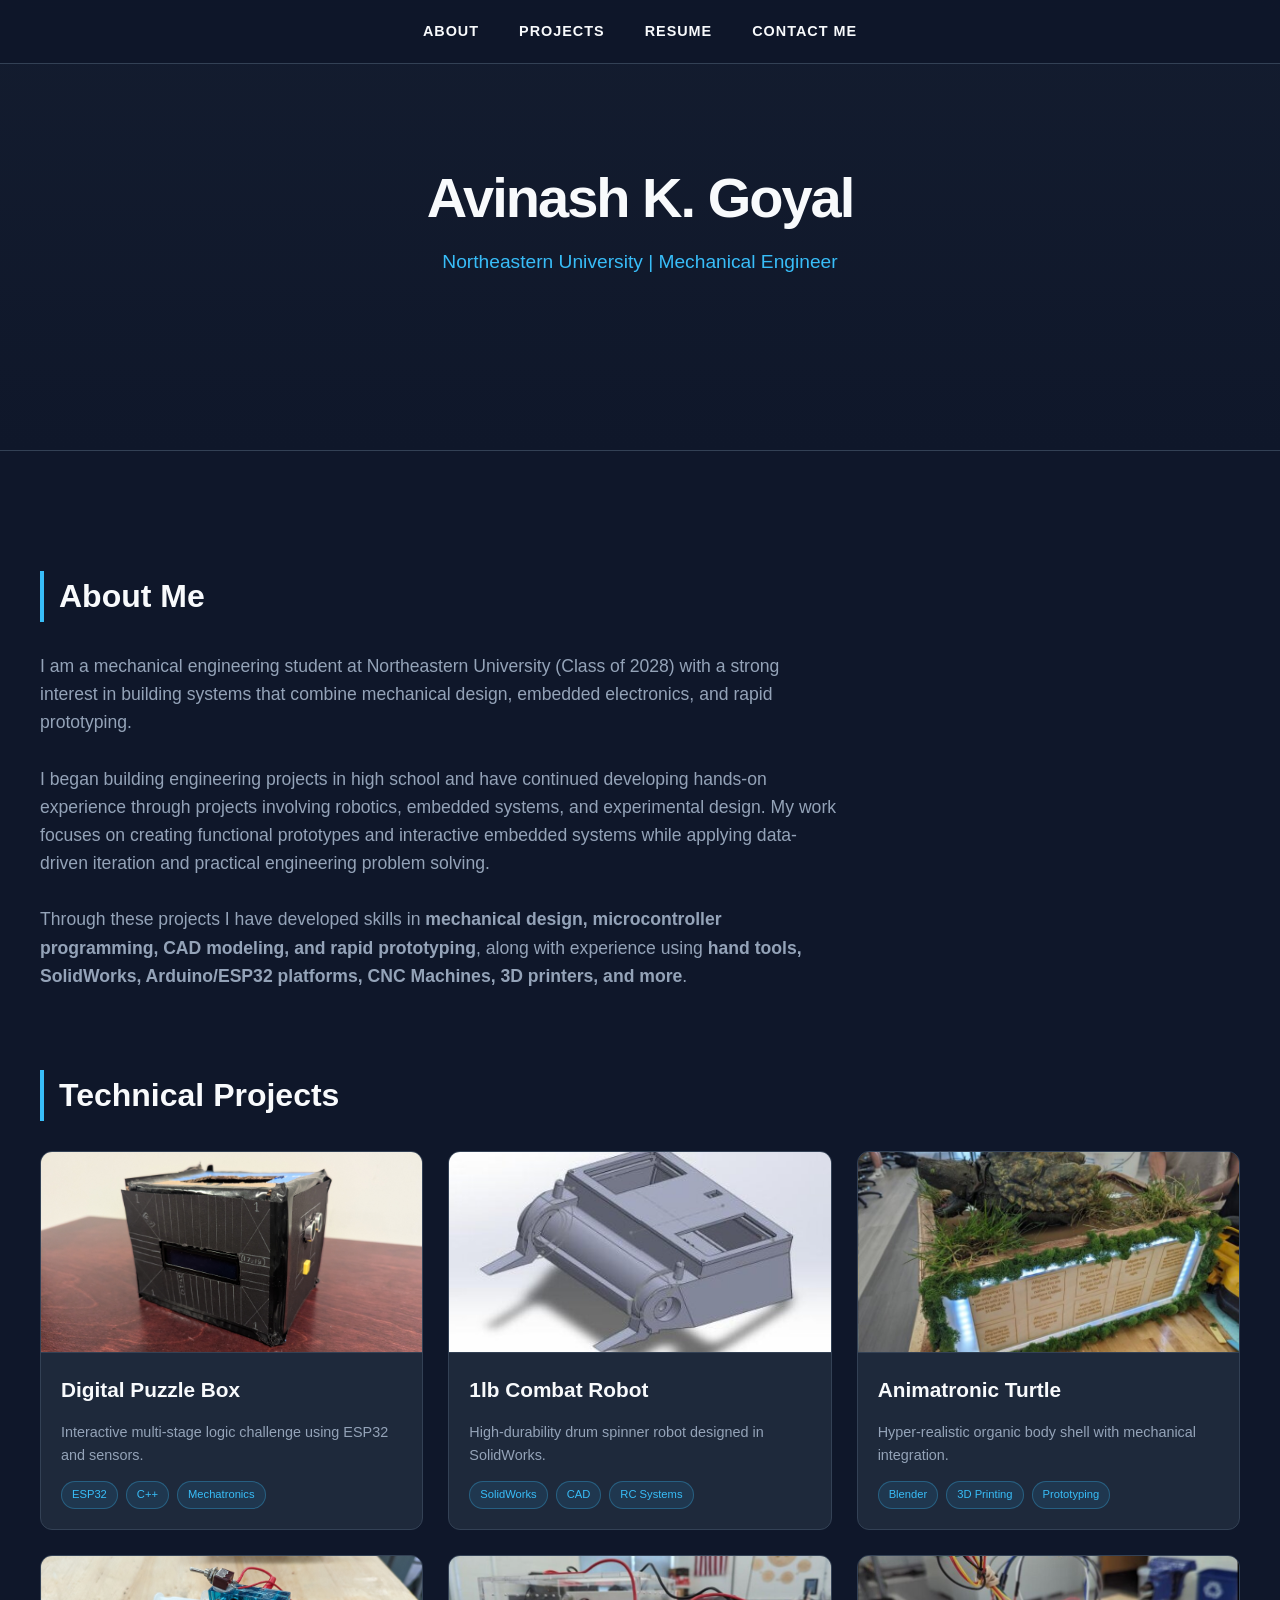
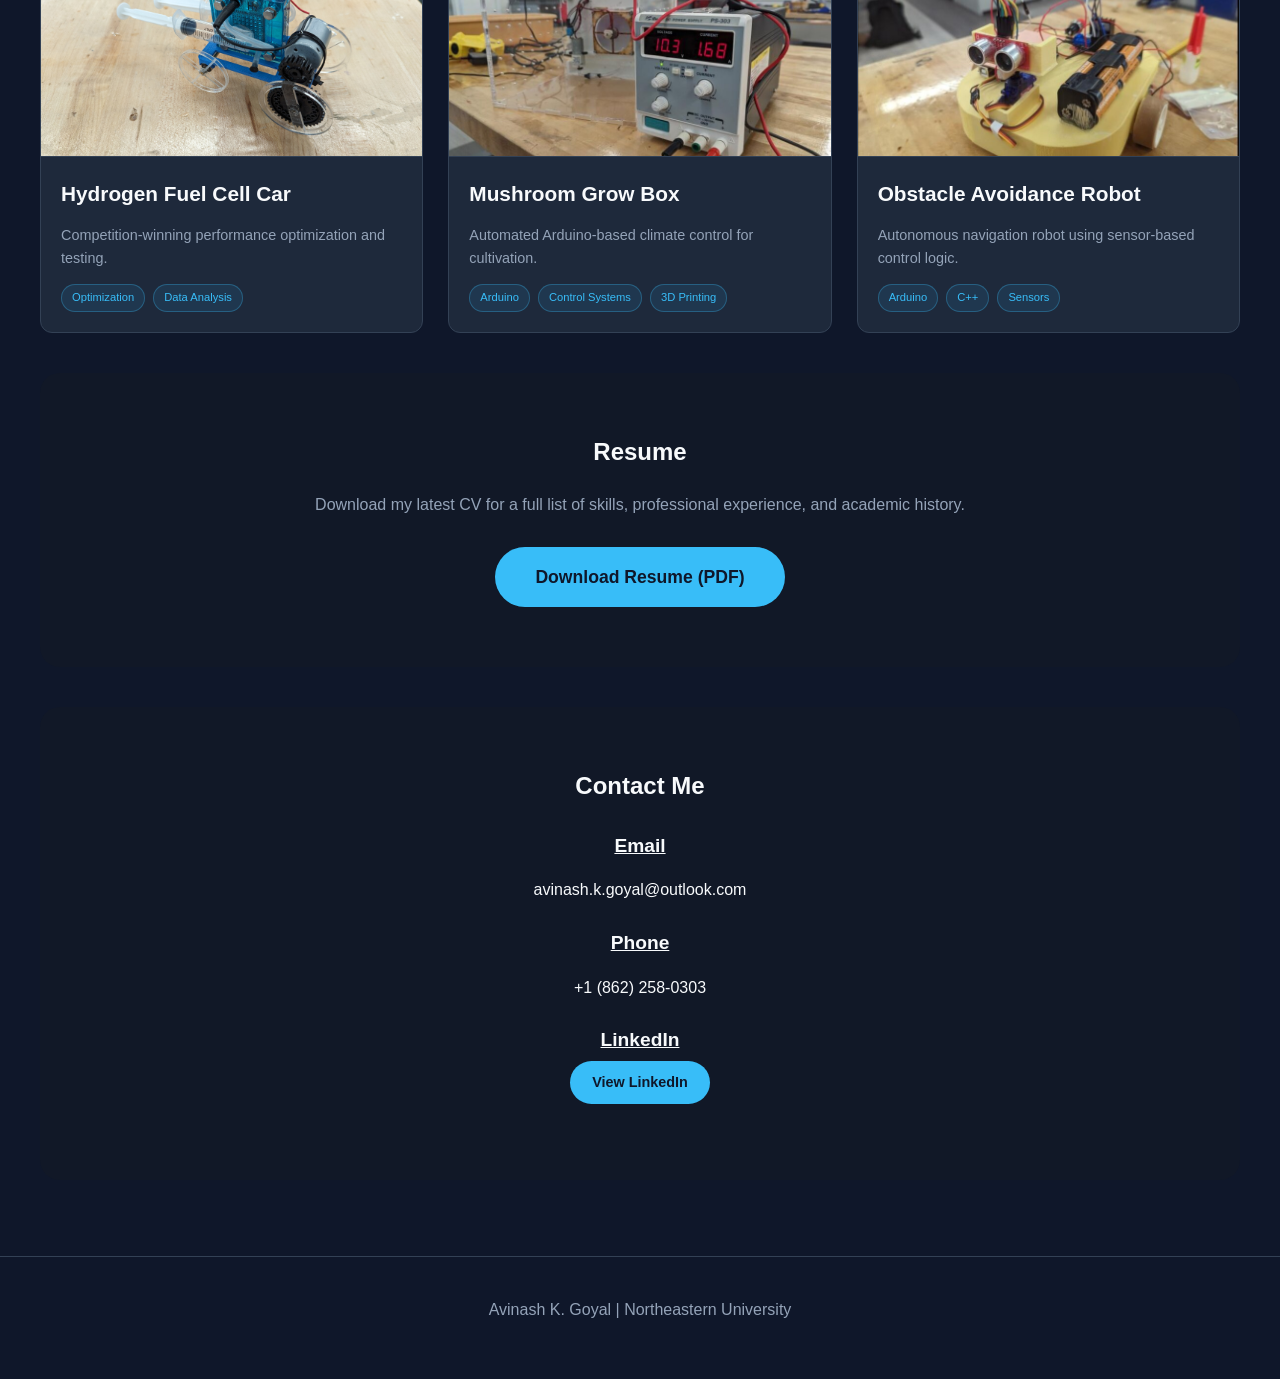
==== Portfolio/index.html @ 0cf48caa "Add files via upload Portfolio Ver. 1 Commit" ====
<!DOCTYPE html>
<html lang="en">
<head>
    <meta charset="UTF-8">
    <meta name="viewport" content="width=device-width, initial-scale=1.0">
    <title>Engineering Portfolio</title>
    <style>
        /* FAIL-PROOF EMBEDDED CSS */
        :root {
            --bg: #0f172a;
            --card: #1e293b;
            --accent: #38bdf8;
            --text: #f8fafc;
            --text-dim: #94a3b8;
        }

        html { scroll-behavior: smooth; }
        
        body {
            font-family: 'Segoe UI', Tahoma, Geneva, Verdana, sans-serif;
            background-color: var(--bg);
            color: var(--text);
            margin: 0;
            padding: 0;
            line-height: 1.6;
        }

        /* Nav Bar */
        nav {
            position: fixed;
            top: 0; width: 100%;
            background: rgba(15, 23, 42, 0.9);
            backdrop-filter: blur(10px);
            display: flex;
            justify-content: center;
            padding: 20px 0;
            z-index: 1000;
            border-bottom: 1px solid #334155;
        }

        nav a {
            color: var(--text);
            text-decoration: none;
            margin: 0 20px;
            font-weight: bold;
            font-size: 0.9rem;
            text-transform: uppercase;
            letter-spacing: 1px;
            transition: 0.3s;
        }

        nav a:hover { color: var(--accent); }

        /* Hero */
        header {
            height: 50vh;
            display: flex;
            flex-direction: column;
            justify-content: center;
            align-items: center;
            text-align: center;
            background: linear-gradient(rgba(15, 23, 42, 0.7), var(--bg)), #1e293b;
            border-bottom: 1px solid #334155;
        }

	/* Contact Header */
	.contact-title {
    	     font-size: 1.2rem;      
    	     font-weight: bold;
    	     text-decoration: underline;
    	     text-align: center;
    	     margin-top: 25px;
    	     margin-bottom: 5px;
    	     color: var(--text);
	}

        header h1 { font-size: 3.5rem; margin: 0; letter-spacing: -2px; }
        header p { color: var(--accent); font-size: 1.2rem; margin-top: 5px; font-weight: 300; }

        .container { max-width: 1200px; margin: 0 auto; padding: 60px 20px; }
	section {margin-top: 60px;}
        .section-title { font-size: 2rem; margin-bottom: 30px; border-left: 4px solid var(--accent); padding-left: 15px; }

        /* Project Grid */
        .project-grid {
            display: grid;
            grid-template-columns: repeat(auto-fit, minmax(320px, 1fr));
            gap: 25px;
        }

        .project-card {
            background: var(--card);
            border-radius: 12px;
            border: 1px solid #334155;
            overflow: hidden;
            cursor: pointer;
            transition: all 0.3s ease;
            display: flex;
            flex-direction: column;
        }

        .project-card:hover { 
            transform: translateY(-8px); 
            border-color: var(--accent);
            box-shadow: 0 10px 30px rgba(0,0,0,0.5);
        }

        /* Image Preview Area */
        .project-img {
            height: 200px;
            background-size: cover;
            background-position: center;
            background-color: #0f172a;
            border-bottom: 1px solid #334155;
        }

        .project-info { padding: 20px; }
        .project-info h3 { margin: 0 0 10px 0; color: var(--text); font-size: 1.3rem; }
        .project-info p { font-size: 0.9rem; color: var(--text-dim); margin-bottom: 15px; height: 45px; overflow: hidden; }

        .tags { display: flex; flex-wrap: wrap; gap: 8px; }
        .tags span {
            font-size: 0.7rem;
            background: rgba(56, 189, 248, 0.1);
            color: var(--accent);
            padding: 4px 10px;
            border-radius: 50px;
            border: 1px solid rgba(56, 189, 248, 0.3);
        }

        /* Resume Section */
        #resume { text-align: center; background: #111827; border-radius: 20px; margin-top: 40px; padding: 60px 20px; }
        .resume-btn {
            display: inline-block;
            background: var(--accent);
            color: #0f172a;
            padding: 16px 40px;
            border-radius: 50px;
            text-decoration: none;
            font-weight: bold;
            font-size: 1.1rem;
            transition: 0.3s;
        }
        .resume-btn:hover { transform: scale(1.05); background: #fff; }

	.contact-btn {
    	display: inline-block;
    	background: var(--accent);
    	color: #0f172a;
    	padding: 10px 22px;   /* smaller padding */
    	border-radius: 40px;
    	text-decoration: none;
    	font-weight: bold;
    	font-size: 0.9rem;    /* smaller text */
   	 transition: 0.3s;
	}

	.contact-btn:hover {
  	  transform: scale(1.05);
   	 background: #fff;
	}	

	/* Contact Me Section */
        #contact { text-align: center; background: #111827; border-radius: 20px; margin-top: 40px; padding: 60px 20px; }


        /* Pop-up Modal */
        .modal {
            display: none;
            position: fixed;
            z-index: 2000;
            top: 0; left: 0; width: 100%; height: 100%;
            background: rgba(0,0,0,0.95);
            overflow-y: auto;
            backdrop-filter: blur(8px);
        }

        .modal-content {
            background: var(--card);
            margin: 40px auto;
            padding: 40px;
            width: 90%;
            max-width: 900px;
            border-radius: 20px;
            position: relative;
            border: 1px solid var(--accent);
        }

        .close {
            position: absolute;
            top: 20px; right: 25px;
            font-size: 40px; cursor: pointer; color: var(--text-dim);
        }
        .close:hover { color: var(--accent); }

        #modalImages {
            display: grid;
            grid-template-columns: 1fr 1fr;
            gap: 15px;
            margin-top: 25px;
        }

        #modalImages img {
            width: 100%;
            border-radius: 10px;
            border: 1px solid #334155;
        }

        @media (max-width: 600px) {
            #modalImages { grid-template-columns: 1fr; }
            header h1 { font-size: 2.5rem; }
        }
    </style>
</head>
<body>

    <nav>
        <a href="#about">About</a>
        <a href="#projects">Projects</a>
        <a href="#resume">Resume</a>
	<a href="#contact">Contact Me</a>
    </nav>

    <header>
        <h1>Avinash K. Goyal</h1>
        <p>Northeastern University | Mechanical Engineer</p>
    </header>

    <div class="container">
        
        <!-- ABOUT ME -->
        <section id="about" style="margin-bottom: 80px;">
            <h2 class="section-title">About Me</h2>
            <p style="font-size: 1.1rem; max-width: 800px; color: var(--text-dim);">
                I am a mechanical engineering student at Northeastern University (Class of 2028) with a strong interest in building systems that combine mechanical design, embedded electronics, and rapid prototyping.<br><br>I began building engineering projects in high school and have continued developing hands-on experience through projects involving robotics, embedded systems, and experimental design. My work focuses on creating functional prototypes and interactive embedded systems while applying data-driven iteration and practical engineering problem solving.<br><br>Through these projects I have developed skills in <Strong>mechanical design, microcontroller programming, CAD modeling, and rapid prototyping</Strong>, along with experience using <Strong>hand tools, SolidWorks, Arduino/ESP32 platforms, CNC Machines, 3D printers, and more</Strong>.
            </p>
        </section>

        <!-- PROJECTS -->
        <section id="projects">
            <h2 class="section-title">Technical Projects</h2>
            <div class="project-grid">
                
                <!-- 1. Digital Puzzle Box -->
                <div class="project-card" onclick="openModal('Digital Puzzle Box', 'The Digital Puzzle Box is an interactive, multi-stage escape-room style puzzle system designed to combine embedded systems, physical interaction, and logical problem solving. The project integrates sensors, user input devices, and servo-driven mechanisms to create a sequential puzzle experience that must be solved step-by-step to progress.<br><br>The system was built around an ESP32 microcontroller controlling multiple input and output components including an LCD display, distance sensors, buttons, and a joystick interface. Each stage of the puzzle required users to interact with the hardware in different ways, triggering new challenges through programmed logic.<br><br>The embedded software was written in C++ using the Arduino IDE, implementing multiple puzzle types such as pattern recognition, binary decoding, timing challenges, and mathematical sequences.<br><br>The enclosure and interface components were designed to allow easy user interaction while maintaining modular electronics inside the box. Rapid prototyping techniques and low-cost materials were used to build a complete functional prototype in under two weeks.<br><br>The final system successfully demonstrated a full puzzle sequence from start to finish, showcasing how embedded electronics and mechanical actuation can create engaging interactive devices.', 'puzzle-preview.jpg,puzzle-1.jpg,puzzle-2.jpg')">
                    <div class="project-img" style="background-image: url('puzzle-preview.jpg');"></div>
                    <div class="project-info">
                        <h3>Digital Puzzle Box</h3>
                        <p>Interactive multi-stage logic challenge using ESP32 and sensors.</p>
                        <div class="tags"><span>ESP32</span> <span>C++</span> <span>Mechatronics</span></div>
                    </div>
                </div>

                <!-- 2. Combat Robot -->
                <div class="project-card" onclick="openModal('1lb Combat Robot', 'This project involved designing and building a 1-pound competitive combat robot optimized for durability, weapon performance, and survivability in combat robotics competitions.<br><br>The robot chassis was designed in SolidWorks with a low-profile architecture to maximize stability and ensure the robot could continue operating even if flipped over. The structure incorporated sloped armor surfaces and reinforced mounting points to improve resilience against impacts.<br><br>The front of the robot features low-clearance forks designed to gain control of opponents during engagement.<br><br>A two-tooth drum spinner weapon was engineered to maximize bite and energy transfer while staying within strict weight constraints. Iterative design was used to balance weapon mass, rotational speed, and structural strength.<br><br>Because combat robots operate under extreme conditions, special attention was given to weight distribution, structural robustness, component protection, and maintainability between matches.<br><br>The final design balanced offensive power and durability while meeting the strict weight and dimensional requirements of the competition class.', 'robot-preview.jpg,robot-1.jpg,robot-2.jpg')">
                    <div class="project-img" style="background-image: url('robot-preview.jpg');"></div>
                    <div class="project-info">
                        <h3>1lb Combat Robot</h3>
                        <p>High-durability drum spinner robot designed in SolidWorks.</p>
                        <div class="tags"><span>SolidWorks</span> <span>CAD</span> <span>RC Systems</span></div>
                    </div>
                </div>

                <!-- 3. Animatronic Turtle -->
                <div class="project-card" onclick="openModal('Animatronic Snapping Turtle', 'This project focused on creating a realistic full-scale animatronic snapping turtle, emphasizing lifelike appearance and compatibility with internal mechanical systems.<br><br>The outer body was modeled in Blender and fabricated using 3D printing techniques. Special attention was given to surface detail and geometry so the shell and skin textures resembled the organic form of a real snapping turtle.<br><br>The design had to integrate cleanly with the internal mechanical structure while maintaining realistic proportions and surface textures.<br><br>Multiple materials and fabrication techniques were explored to achieve realistic appearance and flexibility, including, flexible TPU printing, fabric layering, custom paint blending, and epoxy surface finishing. These methods allowed experimentation with different ways to replicate organic textures and motion.<br><br>The final animatronic shell achieved a convincing natural appearance while remaining compatible with the internal actuation system.', 'turtle-preview.jpg,turtle-1.jpg,turtle-2.jpg')">
                    <div class="project-img" style="background-image: url('turtle-preview.jpg');"></div>
                    <div class="project-info">
                        <h3>Animatronic Turtle</h3>
                        <p>Hyper-realistic organic body shell with mechanical integration.</p>
                        <div class="tags"><span>Blender</span> <span>3D Printing</span> <span>Prototyping</span></div>
                    </div>
                </div>

                <!-- 4. Hydrogen Fuel Cell Car -->
                <div class="project-card" onclick="openModal('Hydrogen Fuel Cell Car', 'This project involved designing and optimizing a hydrogen fuel cell powered model vehicle as part of a competitive engineering challenge.<br><br>The goal was to maximize vehicle performance while operating under strict competition constraints including a fixed power source and limited modification allowances.<br><br>A structured testing process was developed to analyze how design variables affected performance. Key factors studied included vehicle weight, gear ratios, wheel diameter, and mechanical efficiency. Timed experimental runs were conducted to isolate the effect of each variable.<br><br>Data from testing was used to guide design improvements and drivetrain configuration adjustments. These iterative changes improved the balance between torque and speed.<br><br>The final design achieved top performance in the competition and received the Best Engineered Car Award for its systematic design and optimization process.', 'car-preview.jpg,car-1.jpg,car-2.jpg')">
                    <div class="project-img" style="background-image: url('car-preview.jpg');"></div>
                    <div class="project-info">
                        <h3>Hydrogen Fuel Cell Car</h3>
                        <p>Competition-winning performance optimization and testing.</p>
                        <div class="tags"><span>Optimization</span> <span>Data Analysis</span></div>
                    </div>
                </div>

                <!-- 5. Mushroom Grow Box -->
                <div class="project-card" onclick="openModal('Mushroom Grow Box', 'The Mushroom Grow Box project involved building a small-scale environmental control system capable of monitoring and regulating conditions required for mushroom cultivation.<br><br>The system used an Arduino Uno connected to temperature and humidity sensors, along with control components for regulating environmental conditions.<br><br>A microcontroller program written in C++ continuously monitored sensor readings and adjusted system behavior accordingly.<br><br>A custom electronics housing was designed and 3D printed to mount the control system externally on the grow box. The enclosure included features to improve usability and maintenance, including, snap-fit mounting structure, cable routing channels, and a dedicated programming access port<br><br>The system successfully demonstrated automated environmental monitoring and control within a compact and maintainable design.', 'grow-preview.jpg,grow-1.jpg')">
                    <div class="project-img" style="background-image: url('grow-preview.jpg');"></div>
                    <div class="project-info">
                        <h3>Mushroom Grow Box</h3>
                        <p>Automated Arduino-based climate control for cultivation.</p>
                        <div class="tags"><span>Arduino</span> <span>Control Systems</span> <span>3D Printing</span></div>
                    </div>
                </div>

                <!-- 6. Obstacle Avoidance Robot -->
                <div class="project-card" onclick="openModal('Obstacle Avoidance Robot', 'This project involved building an autonomous robot capable of navigating around obstacles using sensor feedback and programmed control logic.<br><br>The robot chassis was designed in OnShape and fabricated using 3D printing. The design prioritized simplicity and easy integration of sensors and motors.<br><br>The robot used distance sensors to detect obstacles and adjust its movement in real time. All control logic was programmed in C++ using the Arduino IDE.<br><br>The system processed sensor input and dynamically controlled motor outputs to allow the robot to avoid collisions.<br><br>The completed robot successfully navigated obstacle-filled environments using fully autonomous control.', 'avoid-preview.jpg,avoid-1.jpg')">
                    <div class="project-img" style="background-image: url('avoid-preview.jpg');"></div>
                    <div class="project-info">
                        <h3>Obstacle Avoidance Robot</h3>
                        <p>Autonomous navigation robot using sensor-based control logic.</p>
                        <div class="tags"><span>Arduino</span> <span>C++</span> <span>Sensors</span></div>
                    </div>
                </div>

            </div>
        </section>

        <!-- RESUME -->
        <section id="resume">
            <h2 style="margin-top: 0;">Resume</h2>
            <p style="color: var(--text-dim); margin-bottom: 30px;">
                Download my latest CV for a full list of skills, professional experience, and academic history.
            </p>
            <a href="resume.pdf" class="resume-btn" target="_blank">Download Resume (PDF)</a>
        </section>

        <!-- Contact Me -->
        <section id="contact">
            <h2 style="margin-top: 0;">Contact Me</h2>

            <div class="contact-title">Email</div>
            <p>avinash.k.goyal@outlook.com</p>

            <div class="contact-title">Phone</div>
            <p>+1 (862) 258-0303</p>

            <div class="contact-title">LinkedIn</div>

		<a href="https://www.linkedin.com/in/avinash-k-goyal" target="_blank" 
  		class="contact-btn">
  		View LinkedIn
		</a>
		
            </p>
        </section>
    </div> 

    <footer>
        <p style="text-align: center; color: var(--text-dim); padding: 40px 0; border-top: 1px solid #334155;">
            Avinash K. Goyal | Northeastern University
        </p>
    </footer>

    <!-- POP-UP MODAL STRUCTURE -->
    <div id="projectModal" class="modal">
        <div class="modal-content">
            <span class="close" onclick="closeModal()">&times;</span>
            <h2 id="modalTitle" style="color:var(--accent); margin-top: 0; font-size: 2rem;"></h2>
            <p id="modalDesc" style="font-size: 1.1rem; line-height: 1.8; color: var(--text-dim);"></p>
            <h4 style="margin-bottom: 10px; border-bottom: 1px solid #334155; padding-bottom: 5px;">Project Documentation</h4>
            <div id="modalImages"></div>
        </div>
    </div>

    <script>
        function openModal(title, desc, imgs) {
            document.getElementById("modalTitle").innerText = title;
            document.getElementById("modalDesc").innerHTML = desc;
            const imgContainer = document.getElementById("modalImages");
            imgContainer.innerHTML = "";
            
            const imgList = imgs.split(",");
            imgList.forEach(src => {
                const img = document.createElement("img");
                img.src = src.trim();
                img.onerror = function() { this.style.display='none'; }; // Hides images that don't exist
                imgContainer.appendChild(img);
            });

            document.getElementById("projectModal").style.display = "block";
            document.body.style.overflow = "hidden"; // Stops the background from scrolling
        }

        function closeModal() {
            document.getElementById("projectModal").style.display = "none";
            document.body.style.overflow = "auto";
        }

        // Close when clicking outside the box
        window.onclick = function(event) {
            if (event.target == document.getElementById("projectModal")) {
                closeModal();
            }
        }
    </script>
</body>
</html>
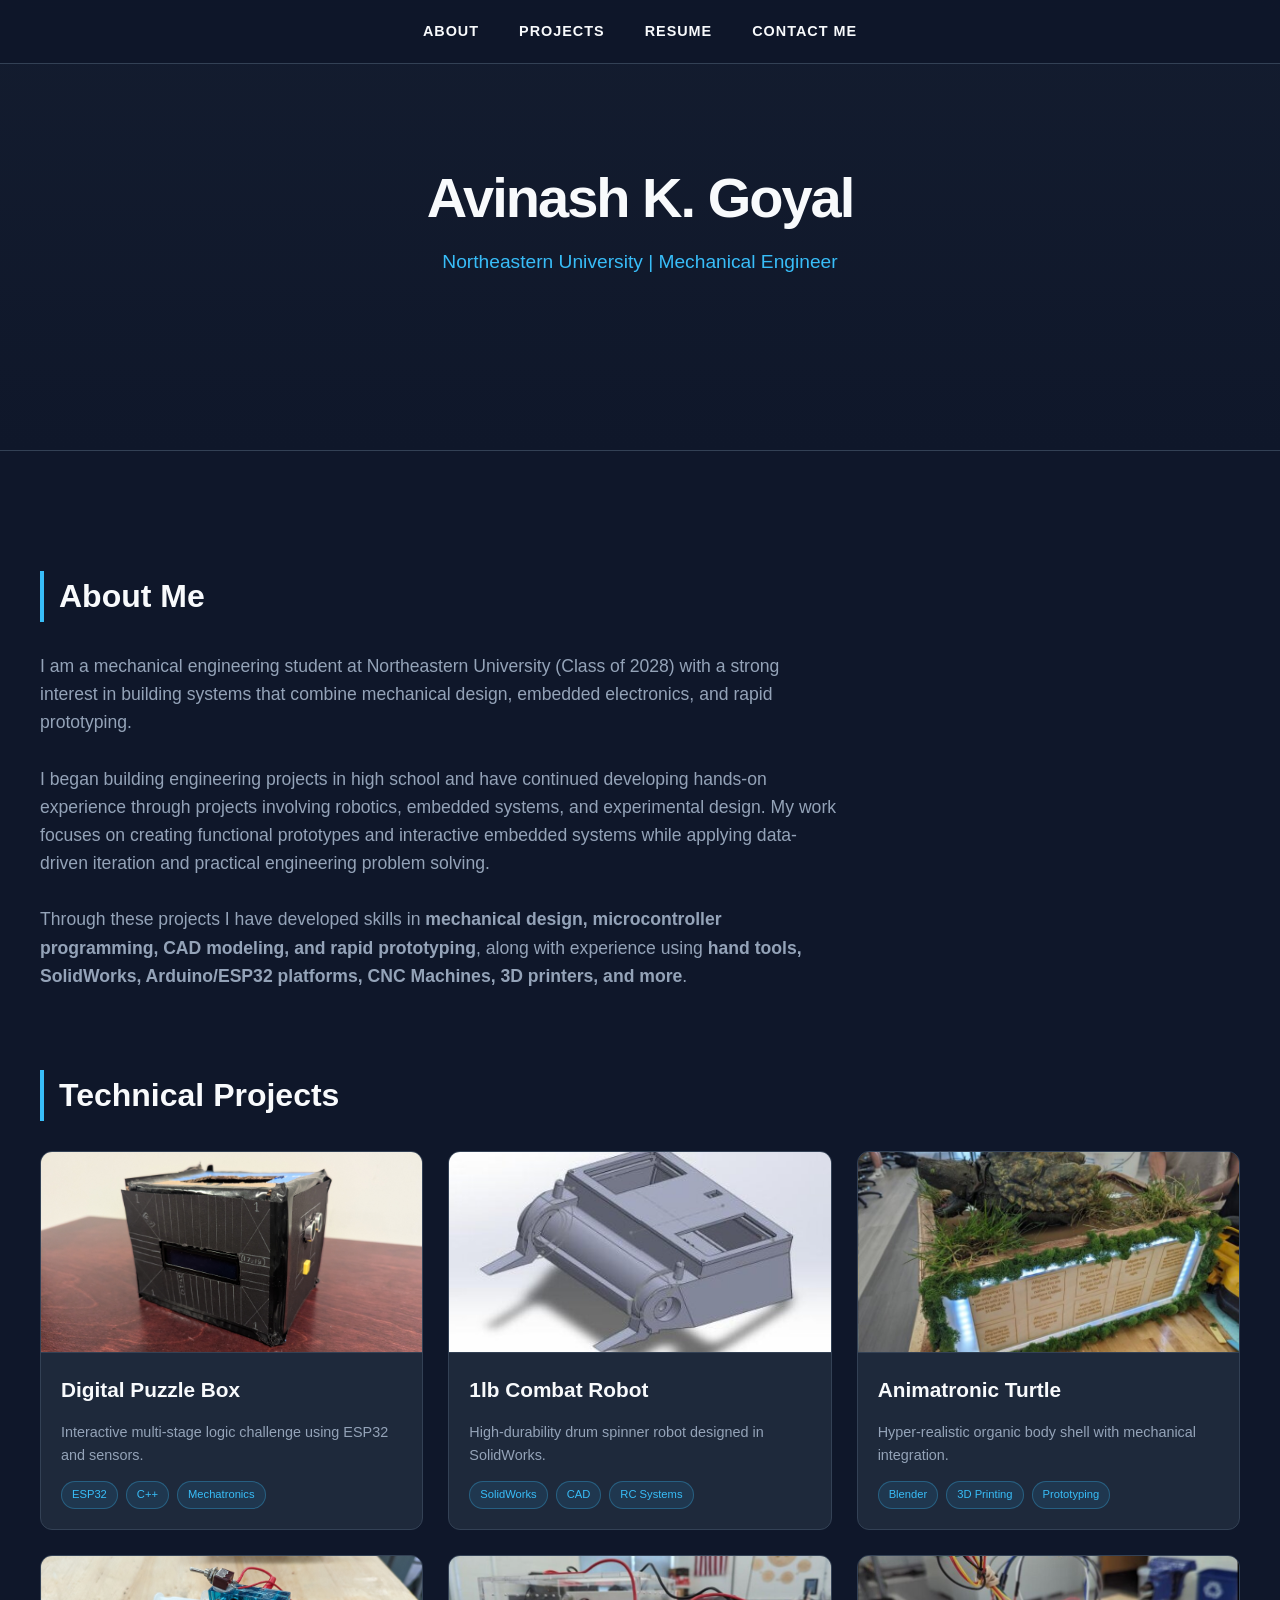
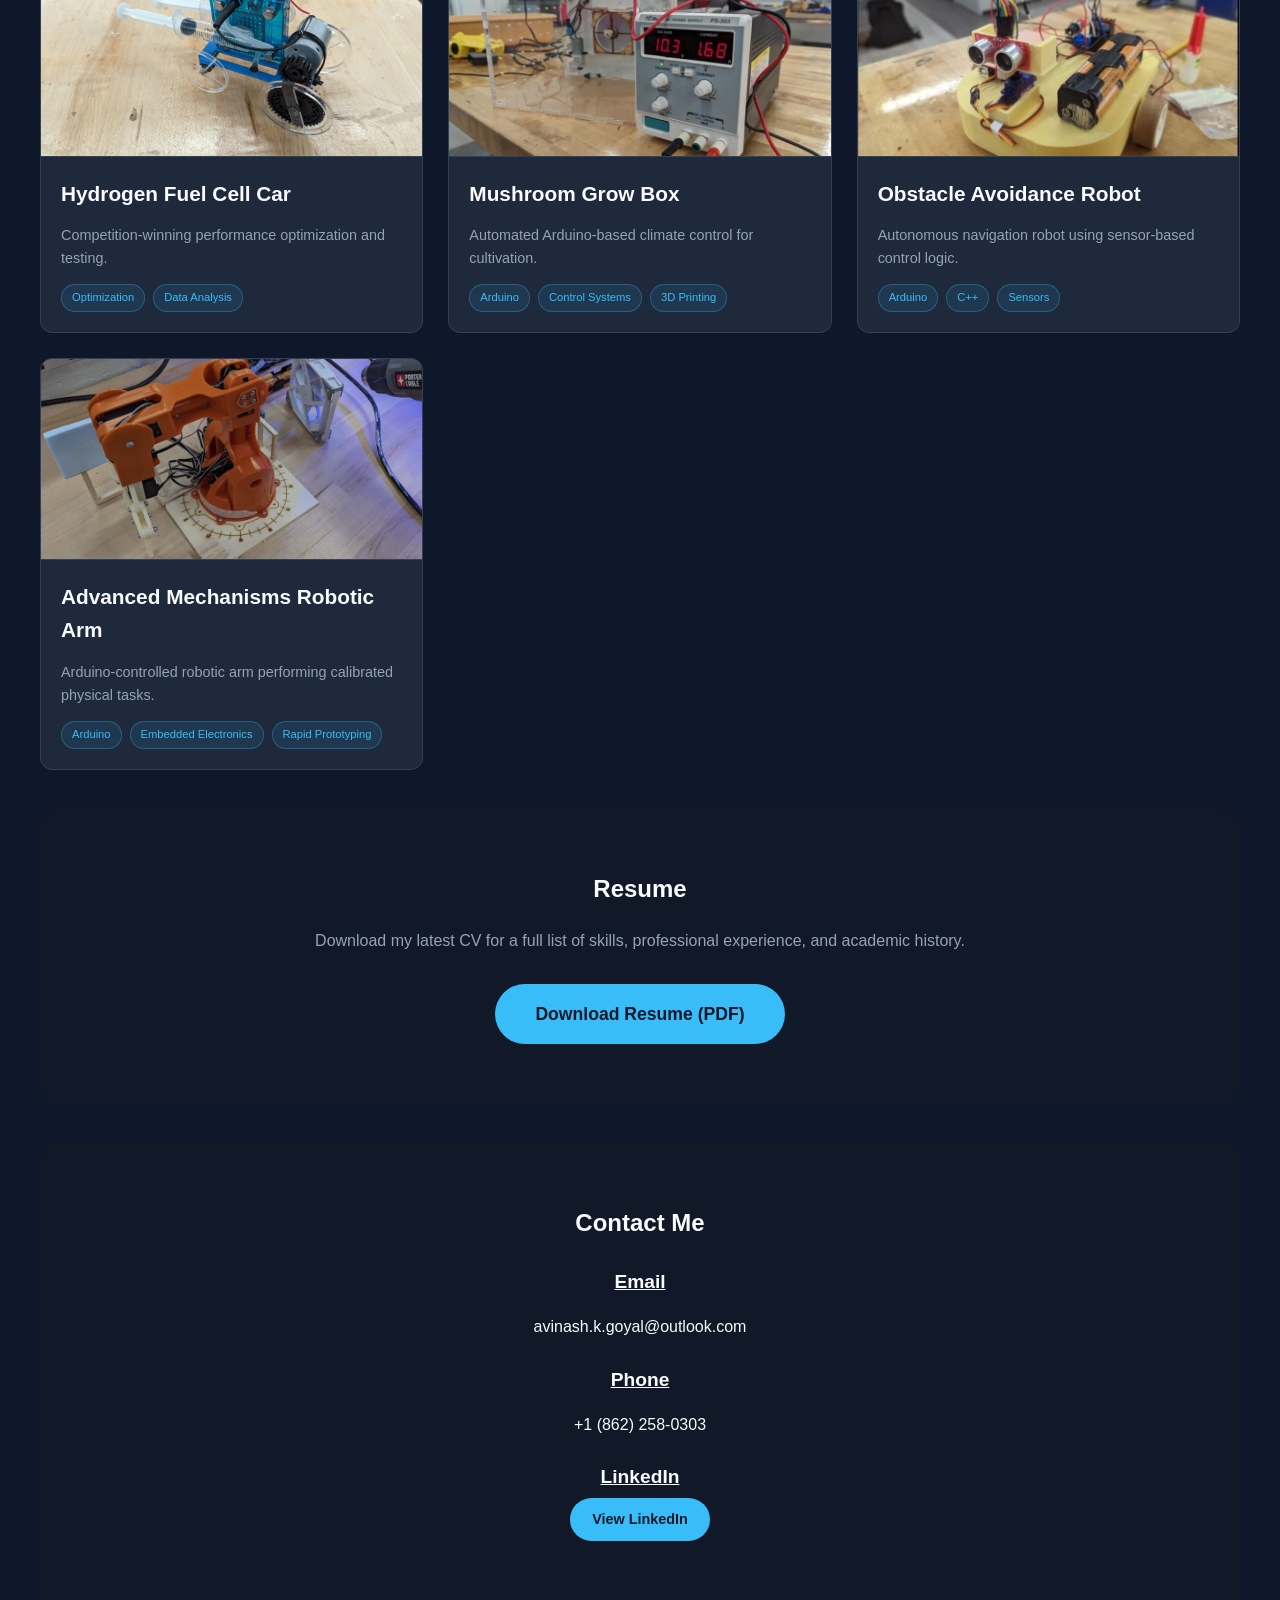
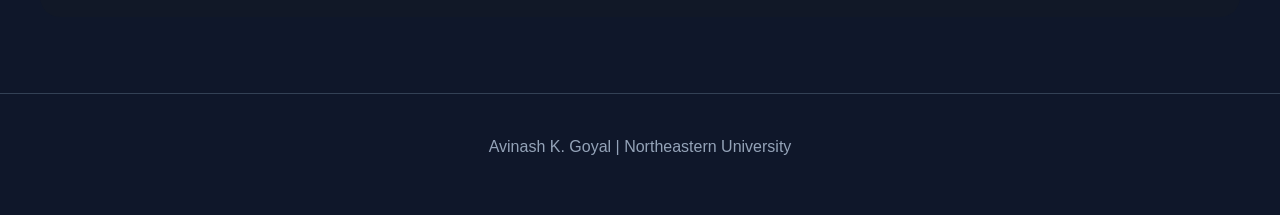
==== commit 849ff95b: "Portfolio Ver 1.01 Upload Project Photo Update" ====
--- a/Portfolio/index.html
+++ b/Portfolio/index.html
@@ -242,7 +242,7 @@
             <div class="project-grid">
                 
                 <!-- 1. Digital Puzzle Box -->
-                <div class="project-card" onclick="openModal('Digital Puzzle Box', 'The Digital Puzzle Box is an interactive, multi-stage escape-room style puzzle system designed to combine embedded systems, physical interaction, and logical problem solving. The project integrates sensors, user input devices, and servo-driven mechanisms to create a sequential puzzle experience that must be solved step-by-step to progress.<br><br>The system was built around an ESP32 microcontroller controlling multiple input and output components including an LCD display, distance sensors, buttons, and a joystick interface. Each stage of the puzzle required users to interact with the hardware in different ways, triggering new challenges through programmed logic.<br><br>The embedded software was written in C++ using the Arduino IDE, implementing multiple puzzle types such as pattern recognition, binary decoding, timing challenges, and mathematical sequences.<br><br>The enclosure and interface components were designed to allow easy user interaction while maintaining modular electronics inside the box. Rapid prototyping techniques and low-cost materials were used to build a complete functional prototype in under two weeks.<br><br>The final system successfully demonstrated a full puzzle sequence from start to finish, showcasing how embedded electronics and mechanical actuation can create engaging interactive devices.', 'puzzle-preview.jpg,puzzle-1.jpg,puzzle-2.jpg')">
+                <div class="project-card" onclick="openModal('Digital Puzzle Box', 'The Digital Puzzle Box is an interactive, multi-stage escape-room style puzzle system designed to combine embedded systems, physical interaction, and logical problem solving. The project integrates sensors, user input devices, and servo-driven mechanisms to create a sequential puzzle experience that must be solved step-by-step to progress.<br><br>The system was built around an ESP32 microcontroller controlling multiple input and output components including an LCD display, distance sensors, buttons, and a joystick interface. Each stage of the puzzle required users to interact with the hardware in different ways, triggering new challenges through programmed logic.<br><br>The embedded software was written in C++ using the Arduino IDE, implementing multiple puzzle types such as pattern recognition, binary decoding, timing challenges, and mathematical sequences.<br><br>The enclosure and interface components were designed to allow easy user interaction while maintaining modular electronics inside the box. Rapid prototyping techniques and low-cost materials were used to build a complete functional prototype in under two weeks.<br><br>The final system successfully demonstrated a full puzzle sequence from start to finish, showcasing how embedded electronics and mechanical actuation can create engaging interactive devices.', 'puzzle-preview.jpg,puzzle-1.jpg,puzzle-2.jpg,puzzle-3.jpg,puzzle-4.jpg')">
                     <div class="project-img" style="background-image: url('puzzle-preview.jpg');"></div>
                     <div class="project-info">
                         <h3>Digital Puzzle Box</h3>
@@ -252,7 +252,7 @@
                 </div>
 
                 <!-- 2. Combat Robot -->
-                <div class="project-card" onclick="openModal('1lb Combat Robot', 'This project involved designing and building a 1-pound competitive combat robot optimized for durability, weapon performance, and survivability in combat robotics competitions.<br><br>The robot chassis was designed in SolidWorks with a low-profile architecture to maximize stability and ensure the robot could continue operating even if flipped over. The structure incorporated sloped armor surfaces and reinforced mounting points to improve resilience against impacts.<br><br>The front of the robot features low-clearance forks designed to gain control of opponents during engagement.<br><br>A two-tooth drum spinner weapon was engineered to maximize bite and energy transfer while staying within strict weight constraints. Iterative design was used to balance weapon mass, rotational speed, and structural strength.<br><br>Because combat robots operate under extreme conditions, special attention was given to weight distribution, structural robustness, component protection, and maintainability between matches.<br><br>The final design balanced offensive power and durability while meeting the strict weight and dimensional requirements of the competition class.', 'robot-preview.jpg,robot-1.jpg,robot-2.jpg')">
+                <div class="project-card" onclick="openModal('1lb Combat Robot', 'This project involved designing and building a 1-pound competitive combat robot optimized for durability, weapon performance, and survivability in combat robotics competitions.<br><br>The robot chassis was designed in SolidWorks with a low-profile architecture to maximize stability and ensure the robot could continue operating even if flipped over. The structure incorporated sloped armor surfaces and reinforced mounting points to improve resilience against impacts.<br><br>The front of the robot features low-clearance forks designed to gain control of opponents during engagement.<br><br>A two-tooth drum spinner weapon was engineered to maximize bite and energy transfer while staying within strict weight constraints. Iterative design was used to balance weapon mass, rotational speed, and structural strength.<br><br>Because combat robots operate under extreme conditions, special attention was given to weight distribution, structural robustness, component protection, and maintainability between matches.<br><br>The final design balanced offensive power and durability while meeting the strict weight and dimensional requirements of the competition class.', 'robot-preview.jpg,robot-1.jpg,robot-2.jpg,robot-3.jpg')">
                     <div class="project-img" style="background-image: url('robot-preview.jpg');"></div>
                     <div class="project-info">
                         <h3>1lb Combat Robot</h3>
@@ -262,7 +262,7 @@
                 </div>
 
                 <!-- 3. Animatronic Turtle -->
-                <div class="project-card" onclick="openModal('Animatronic Snapping Turtle', 'This project focused on creating a realistic full-scale animatronic snapping turtle, emphasizing lifelike appearance and compatibility with internal mechanical systems.<br><br>The outer body was modeled in Blender and fabricated using 3D printing techniques. Special attention was given to surface detail and geometry so the shell and skin textures resembled the organic form of a real snapping turtle.<br><br>The design had to integrate cleanly with the internal mechanical structure while maintaining realistic proportions and surface textures.<br><br>Multiple materials and fabrication techniques were explored to achieve realistic appearance and flexibility, including, flexible TPU printing, fabric layering, custom paint blending, and epoxy surface finishing. These methods allowed experimentation with different ways to replicate organic textures and motion.<br><br>The final animatronic shell achieved a convincing natural appearance while remaining compatible with the internal actuation system.', 'turtle-preview.jpg,turtle-1.jpg,turtle-2.jpg')">
+                <div class="project-card" onclick="openModal('Animatronic Snapping Turtle', 'This project focused on creating a realistic full-scale animatronic snapping turtle, emphasizing lifelike appearance and compatibility with internal mechanical systems.<br><br>The outer body was modeled in Blender and fabricated using 3D printing techniques. Special attention was given to surface detail and geometry so the shell and skin textures resembled the organic form of a real snapping turtle.<br><br>The design had to integrate cleanly with the internal mechanical structure while maintaining realistic proportions and surface textures.<br><br>Multiple materials and fabrication techniques were explored to achieve realistic appearance and flexibility, including, flexible TPU printing, fabric layering, custom paint blending, and epoxy surface finishing. These methods allowed experimentation with different ways to replicate organic textures and motion.<br><br>The final animatronic shell achieved a convincing natural appearance while remaining compatible with the internal actuation system.', 'turtle-preview.jpg,turtle-1.jpg,turtle-2.jpg,turtle-3.jpg,turtle-4.jpg,turtle-5.jpg,turtle-6.jpg,turtle-7.jpg,turtle-8.jpg')">
                     <div class="project-img" style="background-image: url('turtle-preview.jpg');"></div>
                     <div class="project-info">
                         <h3>Animatronic Turtle</h3>
@@ -272,7 +272,7 @@
                 </div>
 
                 <!-- 4. Hydrogen Fuel Cell Car -->
-                <div class="project-card" onclick="openModal('Hydrogen Fuel Cell Car', 'This project involved designing and optimizing a hydrogen fuel cell powered model vehicle as part of a competitive engineering challenge.<br><br>The goal was to maximize vehicle performance while operating under strict competition constraints including a fixed power source and limited modification allowances.<br><br>A structured testing process was developed to analyze how design variables affected performance. Key factors studied included vehicle weight, gear ratios, wheel diameter, and mechanical efficiency. Timed experimental runs were conducted to isolate the effect of each variable.<br><br>Data from testing was used to guide design improvements and drivetrain configuration adjustments. These iterative changes improved the balance between torque and speed.<br><br>The final design achieved top performance in the competition and received the Best Engineered Car Award for its systematic design and optimization process.', 'car-preview.jpg,car-1.jpg,car-2.jpg')">
+                <div class="project-card" onclick="openModal('Hydrogen Fuel Cell Car', 'This project involved designing and optimizing a hydrogen fuel cell powered model vehicle as part of a competitive engineering challenge.<br><br>The goal was to maximize vehicle performance while operating under strict competition constraints including a fixed power source and limited modification allowances.<br><br>A structured testing process was developed to analyze how design variables affected performance. Key factors studied included vehicle weight, gear ratios, wheel diameter, and mechanical efficiency. Timed experimental runs were conducted to isolate the effect of each variable.<br><br>Data from testing was used to guide design improvements and drivetrain configuration adjustments. These iterative changes improved the balance between torque and speed.<br><br>The final design achieved top performance in the competition and received the Best Engineered Car Award for its systematic design and optimization process.', 'car-preview.jpg,car-1.jpg,car-2.jpg,car-3.jpg')">
                     <div class="project-img" style="background-image: url('car-preview.jpg');"></div>
                     <div class="project-info">
                         <h3>Hydrogen Fuel Cell Car</h3>
@@ -282,7 +282,7 @@
                 </div>
 
                 <!-- 5. Mushroom Grow Box -->
-                <div class="project-card" onclick="openModal('Mushroom Grow Box', 'The Mushroom Grow Box project involved building a small-scale environmental control system capable of monitoring and regulating conditions required for mushroom cultivation.<br><br>The system used an Arduino Uno connected to temperature and humidity sensors, along with control components for regulating environmental conditions.<br><br>A microcontroller program written in C++ continuously monitored sensor readings and adjusted system behavior accordingly.<br><br>A custom electronics housing was designed and 3D printed to mount the control system externally on the grow box. The enclosure included features to improve usability and maintenance, including, snap-fit mounting structure, cable routing channels, and a dedicated programming access port<br><br>The system successfully demonstrated automated environmental monitoring and control within a compact and maintainable design.', 'grow-preview.jpg,grow-1.jpg')">
+                <div class="project-card" onclick="openModal('Mushroom Grow Box', 'The Mushroom Grow Box project involved building a small-scale environmental control system capable of monitoring and regulating conditions required for mushroom cultivation.<br><br>The system used an Arduino Uno connected to temperature and humidity sensors, along with control components for regulating environmental conditions.<br><br>A microcontroller program written in C++ continuously monitored sensor readings and adjusted system behavior accordingly.<br><br>A custom electronics housing was designed and 3D printed to mount the control system externally on the grow box. The enclosure included features to improve usability and maintenance, including, snap-fit mounting structure, cable routing channels, and a dedicated programming access port<br><br>The system successfully demonstrated automated environmental monitoring and control within a compact and maintainable design.', 'grow-preview.jpg,grow-1.jpg,grow-2.jpg,grow-3.jpg,grow-4.jpg')">
                     <div class="project-img" style="background-image: url('grow-preview.jpg');"></div>
                     <div class="project-info">
                         <h3>Mushroom Grow Box</h3>
@@ -292,7 +292,7 @@
                 </div>
 
                 <!-- 6. Obstacle Avoidance Robot -->
-                <div class="project-card" onclick="openModal('Obstacle Avoidance Robot', 'This project involved building an autonomous robot capable of navigating around obstacles using sensor feedback and programmed control logic.<br><br>The robot chassis was designed in OnShape and fabricated using 3D printing. The design prioritized simplicity and easy integration of sensors and motors.<br><br>The robot used distance sensors to detect obstacles and adjust its movement in real time. All control logic was programmed in C++ using the Arduino IDE.<br><br>The system processed sensor input and dynamically controlled motor outputs to allow the robot to avoid collisions.<br><br>The completed robot successfully navigated obstacle-filled environments using fully autonomous control.', 'avoid-preview.jpg,avoid-1.jpg')">
+                <div class="project-card" onclick="openModal('Obstacle Avoidance Robot', 'This project involved building an autonomous robot capable of navigating around obstacles using sensor feedback and programmed control logic.<br><br>The robot chassis was designed in OnShape and fabricated using 3D printing. The design prioritized simplicity and easy integration of sensors and motors.<br><br>The robot used distance sensors to detect obstacles and adjust its movement in real time. All control logic was programmed in C++ using the Arduino IDE.<br><br>The system processed sensor input and dynamically controlled motor outputs to allow the robot to avoid collisions.<br><br>The completed robot successfully navigated obstacle-filled environments using fully autonomous control.', 'avoid-preview.jpg,avoid-1.jpg,avoid-2.jpg,avoid-3.jpg')">
                     <div class="project-img" style="background-image: url('avoid-preview.jpg');"></div>
                     <div class="project-info">
                         <h3>Obstacle Avoidance Robot</h3>
@@ -300,6 +300,18 @@
                         <div class="tags"><span>Arduino</span> <span>C++</span> <span>Sensors</span></div>
                     </div>
                 </div>
+
+
+<!-- 7. Advanced Mechanisms: Robotic Arm -->
+                <div class="project-card" onclick="openModal('Advanced Mechanisms: Robotic Arm', 'This project focused on programming and operating a robotic arm to perform a repeatable physical task using embedded electronics and precise motion control. The system was designed to demonstrate how robotic actuation can interact with real-world systems by activating a heating device used to maintain a controlled temperature.<br><br>The project centered around integrating an Arduino-controlled robotic arm with a simple environmental control system. The arm was programmed to move through a sequence of calibrated positions to press a control interface connected to the heating system. Supporting structures were built to stabilize sensors and hardware during operation.<br><br>Control logic was written in C++ using the Arduino IDE to coordinate the arm’s servo motors and ensure consistent movement. Iterative testing and calibration were used to fine-tune motor positions and timing so the arm could reliably interact with the control interface and perform the required task repeatedly.<br><br>The final system demonstrated how programmable robotics can perform structured physical interactions through precise motion control and hardware integration, highlighting the importance of calibration, system setup, and iterative testing when working with robotic mechanisms.', 'arm-preview.jpg,arm-1.jpg,arm-2.jpg,arm-3.jpg')">
+                    <div class="project-img" style="background-image: url('arm-preview.jpg');"></div>
+                    <div class="project-info">
+                        <h3>Advanced Mechanisms Robotic Arm</h3>
+                        <p>Arduino-controlled robotic arm performing calibrated physical tasks.</p>
+                        <div class="tags"><span>Arduino</span> <span>Embedded Electronics</span> <span>Rapid Prototyping</span></div>
+                    </div>
+                </div>
+
 
             </div>
         </section>
@@ -346,7 +358,7 @@
             <span class="close" onclick="closeModal()">&times;</span>
             <h2 id="modalTitle" style="color:var(--accent); margin-top: 0; font-size: 2rem;"></h2>
             <p id="modalDesc" style="font-size: 1.1rem; line-height: 1.8; color: var(--text-dim);"></p>
-            <h4 style="margin-bottom: 10px; border-bottom: 1px solid #334155; padding-bottom: 5px;">Project Documentation</h4>
+            <h4 style="margin-bottom: 10px; border-bottom: 1px solid #334155; padding-bottom: 5px;">Project Photos</h4>
             <div id="modalImages"></div>
         </div>
     </div>
